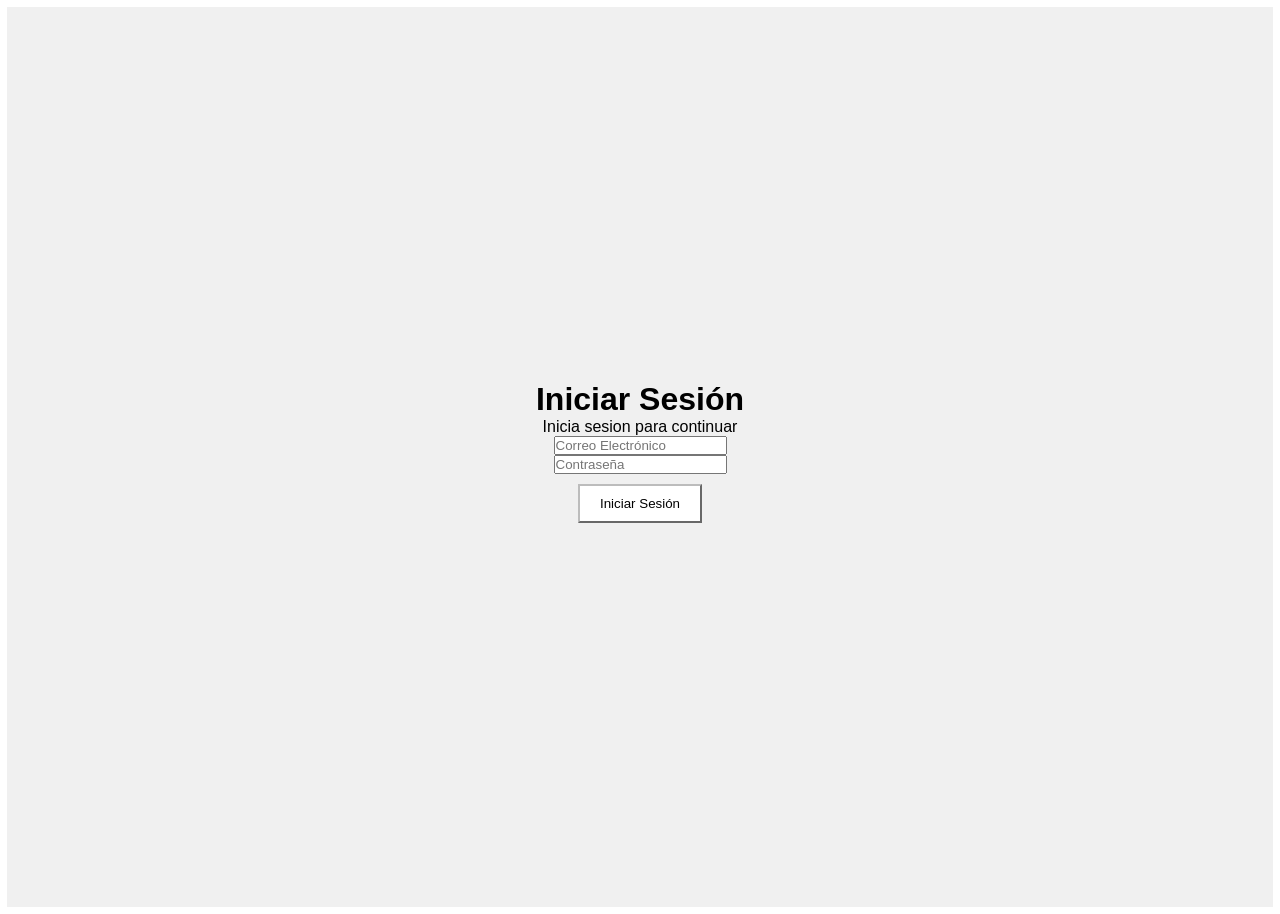
==== index.html @ ea199bbf "primer avance del proyecto SaludYa" ====
<!DOCTYPE html>
<html lang="es">

<head>

<meta charset="UTF-8">

<meta name="viewport"
content="width=device-width, initial-scale=1">

<title>SaludYa Login</title>

<link rel="stylesheet"
href="css/styles.css">

</head>

<body>

<script src="js/app.js"></script>

<div class="login-container">
    <h1>Iniciar Sesión</h1>
    <p>Inicia sesion para continuar</p>
    <input type="email" placeholder="Correo Electrónico">
    <input type="password" placeholder="Contraseña">
    <button id="button1">Iniciar Sesión</button>
</div>

</body>

</html>
---- css/styles.css ----
*{

margin:0;

padding:0;

box-sizing:border-box;

}

body{

font-family:Arial;

.login-container{
    display:flex;
    justify-content:center;
    align-items:center;
    flex-direction:column;
    height:100vh;
    padding:20px;
    margin:10px 20px;
    background-color:#f0f0f0;
    margin: 7px;

}

#button1{
    margin:10px 20px;
    padding:10px 20px;
    background-color:#ffffff;
    border-color:#bcbcbc;

}
.input{
    margin:10px 20px;
    padding:10px 20px;
    border-color:#bcbcbc;
}
}
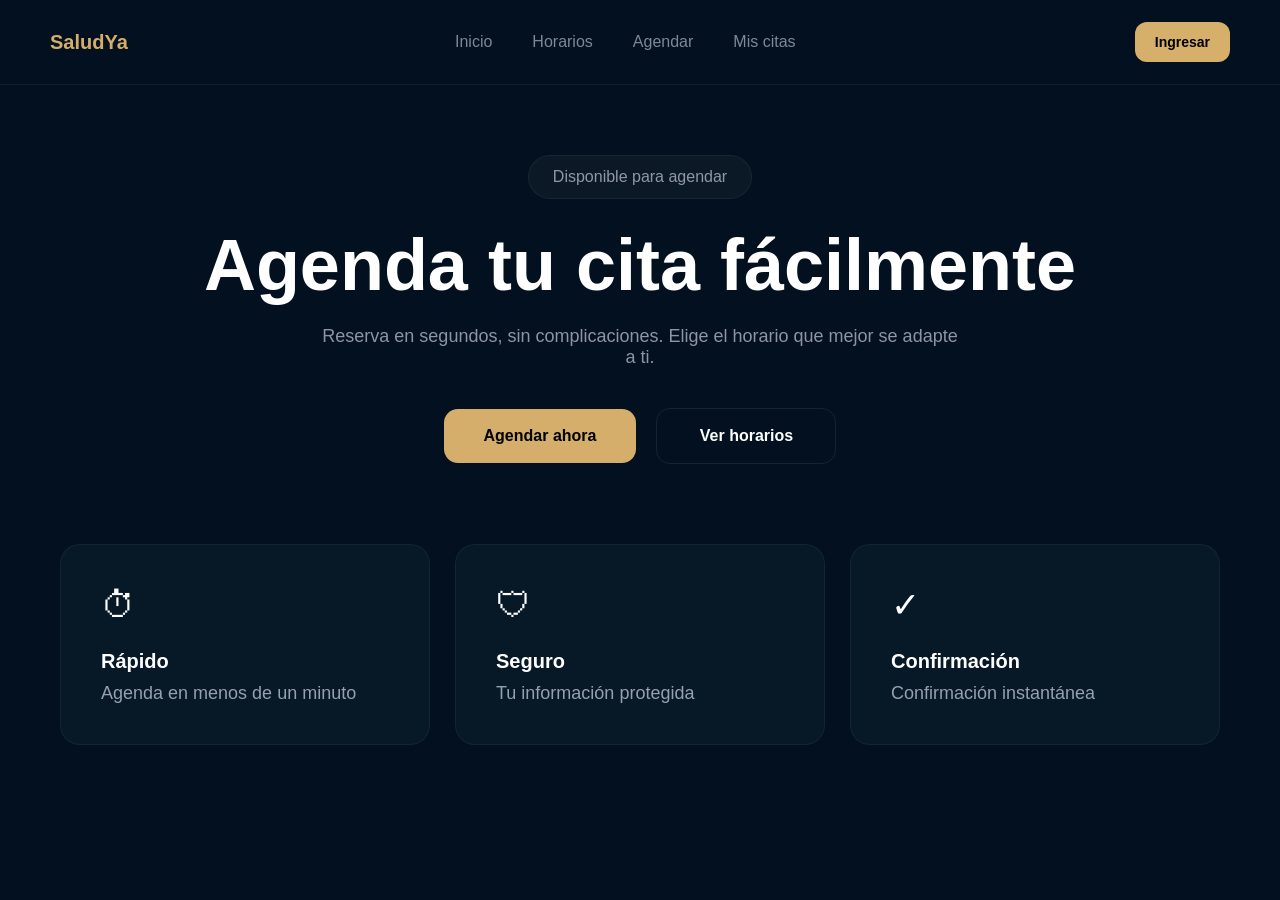
==== commit dca8e452: "version final SaludYa" ====
--- a/index.html
+++ b/index.html
@@ -1,31 +1,198 @@
 <!DOCTYPE html>
+
 <html lang="es">
 
 <head>
 
-<meta charset="UTF-8">
+    <meta charset="UTF-8">
 
-<meta name="viewport"
-content="width=device-width, initial-scale=1">
+    <meta name="viewport" content="width=device-width, initial-scale=1.0">
 
-<title>SaludYa Login</title>
+    <title>
 
-<link rel="stylesheet"
-href="css/styles.css">
+        SaludYa
+
+    </title>
+
+    <link rel="stylesheet" href="css/styles.css">
 
 </head>
 
 <body>
 
-<script src="js/app.js"></script>
 
-<div class="login-container">
-    <h1>Iniciar Sesión</h1>
-    <p>Inicia sesion para continuar</p>
-    <input type="email" placeholder="Correo Electrónico">
-    <input type="password" placeholder="Contraseña">
-    <button id="button1">Iniciar Sesión</button>
-</div>
+    <header class="navbar">
+
+        <div class="logo">
+
+            <h2>SaludYa</h2>
+
+        </div>
+
+        <nav class="nav-menu">
+
+            <a href="index.html">Inicio</a>
+
+            <a href="horarios.html">Horarios</a>
+
+            <a href="agendar.html">Agendar</a>
+
+            <a href="citas.html">Mis citas</a>
+
+        </nav>
+
+        <div class="nav-user">
+
+            <span class="nav-username"></span>
+
+            <a href="login.html" class="login-btn primary-btn">
+
+                Ingresar
+
+            </a>
+
+            <button class="logout-btn primary-btn" style="display:none;">
+
+                Salir
+
+            </button>
+
+        </div>
+
+    </header>
+
+
+
+    <main class="hero-section">
+
+
+        <div class="hero-badge">
+
+            Disponible para agendar
+
+        </div>
+
+
+        <h1>
+
+            Agenda tu cita fácilmente
+
+        </h1>
+
+
+        <p>
+
+            Reserva en segundos, sin complicaciones.
+
+            Elige el horario que mejor se adapte a ti.
+
+        </p>
+
+
+
+        <div class="hero-buttons">
+
+
+            <a href="agendar.html" class="primary-btn">
+
+                Agendar ahora
+
+            </a>
+
+
+
+            <a href="horarios.html" class="secondary-btn">
+
+                Ver horarios
+
+            </a>
+
+
+        </div>
+
+
+
+        <div class="features-grid">
+
+
+            <div class="feature-card">
+
+                <div class="feature-icon">
+
+                    ⏱
+
+                </div>
+
+                <h3>
+
+                    Rápido
+
+                </h3>
+
+                <p>
+
+                    Agenda en menos de un minuto
+
+                </p>
+
+            </div>
+
+
+
+            <div class="feature-card">
+
+                <div class="feature-icon">
+
+                    🛡
+
+                </div>
+
+                <h3>
+
+                    Seguro
+
+                </h3>
+
+                <p>
+
+                    Tu información protegida
+
+                </p>
+
+            </div>
+
+
+
+            <div class="feature-card">
+
+                <div class="feature-icon">
+
+                    ✓
+
+                </div>
+
+                <h3>
+
+                    Confirmación
+
+                </h3>
+
+                <p>
+
+                    Confirmación instantánea
+
+                </p>
+
+            </div>
+
+
+        </div>
+
+
+    </main>
+
+
+    <script src="js/app.js"></script>
 
 </body>
 
--- a/css/styles.css
+++ b/css/styles.css
@@ -1,40 +1,719 @@
-*{
-
-margin:0;
-
-padding:0;
-
-box-sizing:border-box;
-
-}
-
-body{
-
-font-family:Arial;
-
-.login-container{
-    display:flex;
-    justify-content:center;
-    align-items:center;
-    flex-direction:column;
-    height:100vh;
-    padding:20px;
-    margin:10px 20px;
-    background-color:#f0f0f0;
-    margin: 7px;
-
-}
-
-#button1{
-    margin:10px 20px;
-    padding:10px 20px;
-    background-color:#ffffff;
-    border-color:#bcbcbc;
-
-}
-.input{
-    margin:10px 20px;
-    padding:10px 20px;
-    border-color:#bcbcbc;
-}
+* {
+
+    margin: 0;
+
+    padding: 0;
+
+    box-sizing: border-box;
+
+}
+
+body {
+
+    font-family: Arial, sans-serif;
+
+    background: #02101f;
+
+    color: white;
+
+    min-height: 100vh;
+
+}
+
+a {
+
+    text-decoration: none;
+
+    color: inherit;
+
+}
+
+.navbar {
+
+    display: flex;
+
+    justify-content: space-between;
+
+    align-items: center;
+
+    padding: 22px 50px;
+
+    border-bottom: 1px solid rgba(255, 255, 255, .06);
+
+    background: #02101f;
+
+}
+
+.logo h2 {
+
+    color: #D4AE6A;
+
+    font-size: 20px;
+
+}
+
+.nav-menu {
+
+    display: flex;
+
+    gap: 40px;
+
+}
+
+.nav-menu a {
+
+    color: #7d8798;
+
+    transition: .3s;
+
+}
+
+.nav-menu a:hover {
+
+    color: white;
+
+}
+
+.nav-user {
+
+    display: flex;
+
+    align-items: center;
+
+    gap: 15px;
+
+}
+
+.nav-btn,
+
+.nav-user button,
+
+.logout-btn {
+
+    background: #D4AE6A;
+
+    color: black;
+
+    border: none;
+
+    padding: 12px 26px;
+
+    border-radius: 12px;
+
+    font-weight: 700;
+
+    cursor: pointer;
+
+}
+
+.center-page {
+
+    display: flex;
+
+    justify-content: center;
+
+    align-items: center;
+
+    padding: 60px 20px;
+
+}
+
+.hero-section {
+
+    max-width: 1200px;
+
+    margin: auto;
+
+    padding: 70px 20px;
+
+    text-align: center;
+
+}
+
+.hero-badge {
+
+    display: inline-block;
+
+    padding: 12px 24px;
+
+    border-radius: 999px;
+
+    background: rgba(255, 255, 255, .04);
+
+    border: 1px solid rgba(255, 255, 255, .05);
+
+    margin-bottom: 30px;
+
+    color: #8f98a8;
+
+}
+
+.hero-section h1 {
+
+    font-size: 72px;
+
+    font-weight: 800;
+
+    line-height: 1;
+
+    margin-bottom: 25px;
+
+}
+
+.hero-section p {
+
+    max-width: 650px;
+
+    margin: auto;
+
+    font-size: 18px;
+
+    color: #8d95a3;
+
+}
+
+.hero-buttons {
+
+    display: flex;
+
+    justify-content: center;
+
+    align-items: center;
+
+    gap: 20px;
+
+    margin-top: 40px;
+
+    flex-wrap: wrap;
+
+}
+
+.primary-btn {
+
+    display: inline-flex;
+
+    justify-content: center;
+
+    align-items: center;
+
+    background: #D4AE6A;
+
+    color: black;
+
+    padding: 18px 40px;
+
+    border-radius: 14px;
+
+    font-weight: 700;
+
+    border: none;
+
+    cursor: pointer;
+
+    min-width: 180px;
+
+    width: auto;
+
+}
+
+.secondary-btn {
+
+    display: inline-flex;
+
+    justify-content: center;
+
+    align-items: center;
+
+    border: 1px solid rgba(255, 255, 255, .08);
+
+    padding: 18px 40px;
+
+    border-radius: 14px;
+
+    color: white;
+
+    min-width: 180px;
+
+    width: auto;
+
+    font-weight: 700;
+
+}
+
+.features-grid {
+
+    display: grid;
+
+    grid-template-columns: repeat(auto-fit, minmax(240px, 1fr));
+
+    gap: 25px;
+
+    margin-top: 80px;
+
+}
+
+.feature-card {
+
+    background: #071827;
+
+    padding: 40px;
+
+    border-radius: 20px;
+
+    border: 1px solid rgba(255, 255, 255, .05);
+
+    text-align: left;
+
+}
+
+.feature-icon {
+
+    font-size: 35px;
+
+    margin-bottom: 25px;
+
+}
+
+.feature-card h3 {
+
+    margin-bottom: 10px;
+
+    font-size: 20px;
+
+}
+
+.feature-card p {
+
+    color: #97a0ae;
+
+}
+
+.register-card,
+
+.login-card,
+
+.profile-card,
+
+.appointment-card,
+
+.confirmation-card {
+
+    width: 100%;
+
+    max-width: 520px;
+
+    background: #071827;
+
+    padding: 45px;
+
+    border-radius: 25px;
+
+    border: 1px solid rgba(255, 255, 255, .05);
+
+}
+
+.register-card h1,
+
+.login-card h1,
+
+.profile-card h1,
+
+.appointment-card h1,
+
+.confirmation-card h1 {
+
+    font-size: 58px;
+
+    margin-bottom: 10px;
+
+}
+
+.register-card p,
+
+.login-card p,
+
+.profile-card p,
+
+.appointment-card p,
+
+.confirmation-card p {
+
+    color: #8d95a3;
+
+    margin-bottom: 25px;
+
+}
+
+.register-form,
+
+.login-form,
+
+.profile-form,
+
+.appointment-form {
+
+    display: flex;
+
+    flex-direction: column;
+
+    gap: 15px;
+
+}
+
+label {
+
+    font-weight: 600;
+
+}
+
+input,
+
+select {
+
+    width: 100%;
+
+    padding: 15px;
+
+    border: none;
+
+    border-radius: 12px;
+
+}
+
+.time-grid {
+
+    display: grid;
+
+    grid-template-columns: repeat(3, 1fr);
+
+    gap: 10px;
+
+    margin-top: 10px;
+
+}
+
+.hour-btn {
+
+    background: #1a2537;
+
+    color: white;
+
+    border: none;
+
+    padding: 15px;
+
+    border-radius: 10px;
+
+    cursor: pointer;
+
+}
+
+.hour-btn.selected {
+
+    background: #D4AE6A;
+
+    color: black;
+
+}
+
+.schedule-header {
+
+    text-align: center;
+
+    padding-top: 60px;
+
+}
+
+.schedule-header h1 {
+
+    font-size: 64px;
+
+    margin-bottom: 10px;
+
+}
+
+.schedule-header p {
+
+    color: #8d95a3;
+
+}
+
+.schedule-grid {
+
+    display: grid;
+
+    grid-template-columns: repeat(auto-fit, minmax(260px, 1fr));
+
+    gap: 20px;
+
+    max-width: 800px;
+
+    margin: 50px auto;
+
+}
+
+.schedule-card {
+
+    background: #071827;
+
+    padding: 30px;
+
+    border-radius: 20px;
+
+    border: 1px solid rgba(255, 255, 255, .05);
+
+}
+
+.schedule-info {
+
+    display: flex;
+
+    justify-content: space-between;
+
+    margin-top: 20px;
+
+    color: #8f98a8;
+
+}
+
+.badge {
+
+    background: #0f3a31;
+
+    padding: 8px 15px;
+
+    border-radius: 999px;
+
+    color: #38d27a;
+
+}
+
+.confirm-data {
+
+    background: #121f30;
+
+    padding: 30px;
+
+    border-radius: 20px;
+
+    margin: 30px 0;
+
+}
+
+.confirm-row {
+
+    display: flex;
+
+    justify-content: space-between;
+
+    margin-bottom: 18px;
+
+}
+
+.status-ok {
+
+    color: #38d27a;
+
+    font-weight: 700;
+
+}
+
+.appointments-grid {
+
+    display: grid;
+
+    grid-template-columns: repeat(auto-fit, minmax(350px, 1fr));
+
+    gap: 25px;
+
+    margin-top: 50px;
+
+}
+
+.appointment-item {
+
+    background: #071827;
+
+    padding: 25px;
+
+    border-radius: 20px;
+
+    border: 1px solid rgba(255, 255, 255, .05);
+
+}
+
+.cancel-btn {
+
+    width: 100%;
+
+    margin-top: 20px;
+
+    padding: 14px;
+
+    border: none;
+
+    border-radius: 12px;
+
+    background: #291b25;
+
+    color: #ff6464;
+
+    cursor: pointer;
+
+}
+
+.page-container {
+
+    max-width: 1200px;
+
+    margin: auto;
+
+    padding: 20px;
+
+}
+
+@media(max-width:768px) {
+
+    .hero-section h1 {
+
+        font-size: 48px;
+
+    }
+
+    .navbar {
+
+        padding: 20px;
+
+        flex-direction: column;
+
+        gap: 20px;
+
+    }
+
+    .nav-menu {
+
+        gap: 20px;
+
+    }
+
+    .register-card,
+
+    .login-card,
+
+    .profile-card,
+
+    .appointment-card,
+
+    .confirmation-card {
+
+        padding: 30px;
+
+    }
+
+}
+
+.hero-buttons {
+
+    display: flex;
+
+    justify-content: center;
+
+    gap: 20px;
+
+    margin-top: 40px;
+
+    flex-wrap: wrap;
+
+}
+
+.hero-buttons .primary-btn,
+.hero-buttons .secondary-btn {
+
+    width: auto !important;
+
+    min-width: 180px;
+
+    display: flex;
+
+    justify-content: center;
+
+    align-items: center;
+
+    text-decoration: none;
+
+}
+
+.nav-btn {
+
+    text-decoration: none;
+
+}
+
+.nav-user .login-btn,
+.nav-user .logout-btn {
+
+    width: auto !important;
+
+    min-width: 90px;
+
+    padding: 12px 20px !important;
+
+    font-size: 14px;
+
+    border-radius: 12px;
+
+    display: flex;
+
+    align-items: center;
+
+    justify-content: center;
+
+}
+
+.nav-user {
+
+    display: flex;
+
+    align-items: center;
+
+    gap: 12px;
+
+}
+
+.nav-username {
+
+    font-weight: 600;
+
+    color: white;
+
+}
+
+.nav-user .login-btn {
+
+    background: #d6b06a;
+
+    color: #000;
+
+    padding: 12px 22px;
+
+    border-radius: 12px;
+
+    font-weight: 600;
+
+    text-decoration: none;
+
+    display: flex;
+
+    align-items: center;
+
+    justify-content: center;
+
+    transition: .3s;
+
+}
+
+.nav-user .login-btn:hover {
+
+    opacity: .9;
+
 }
